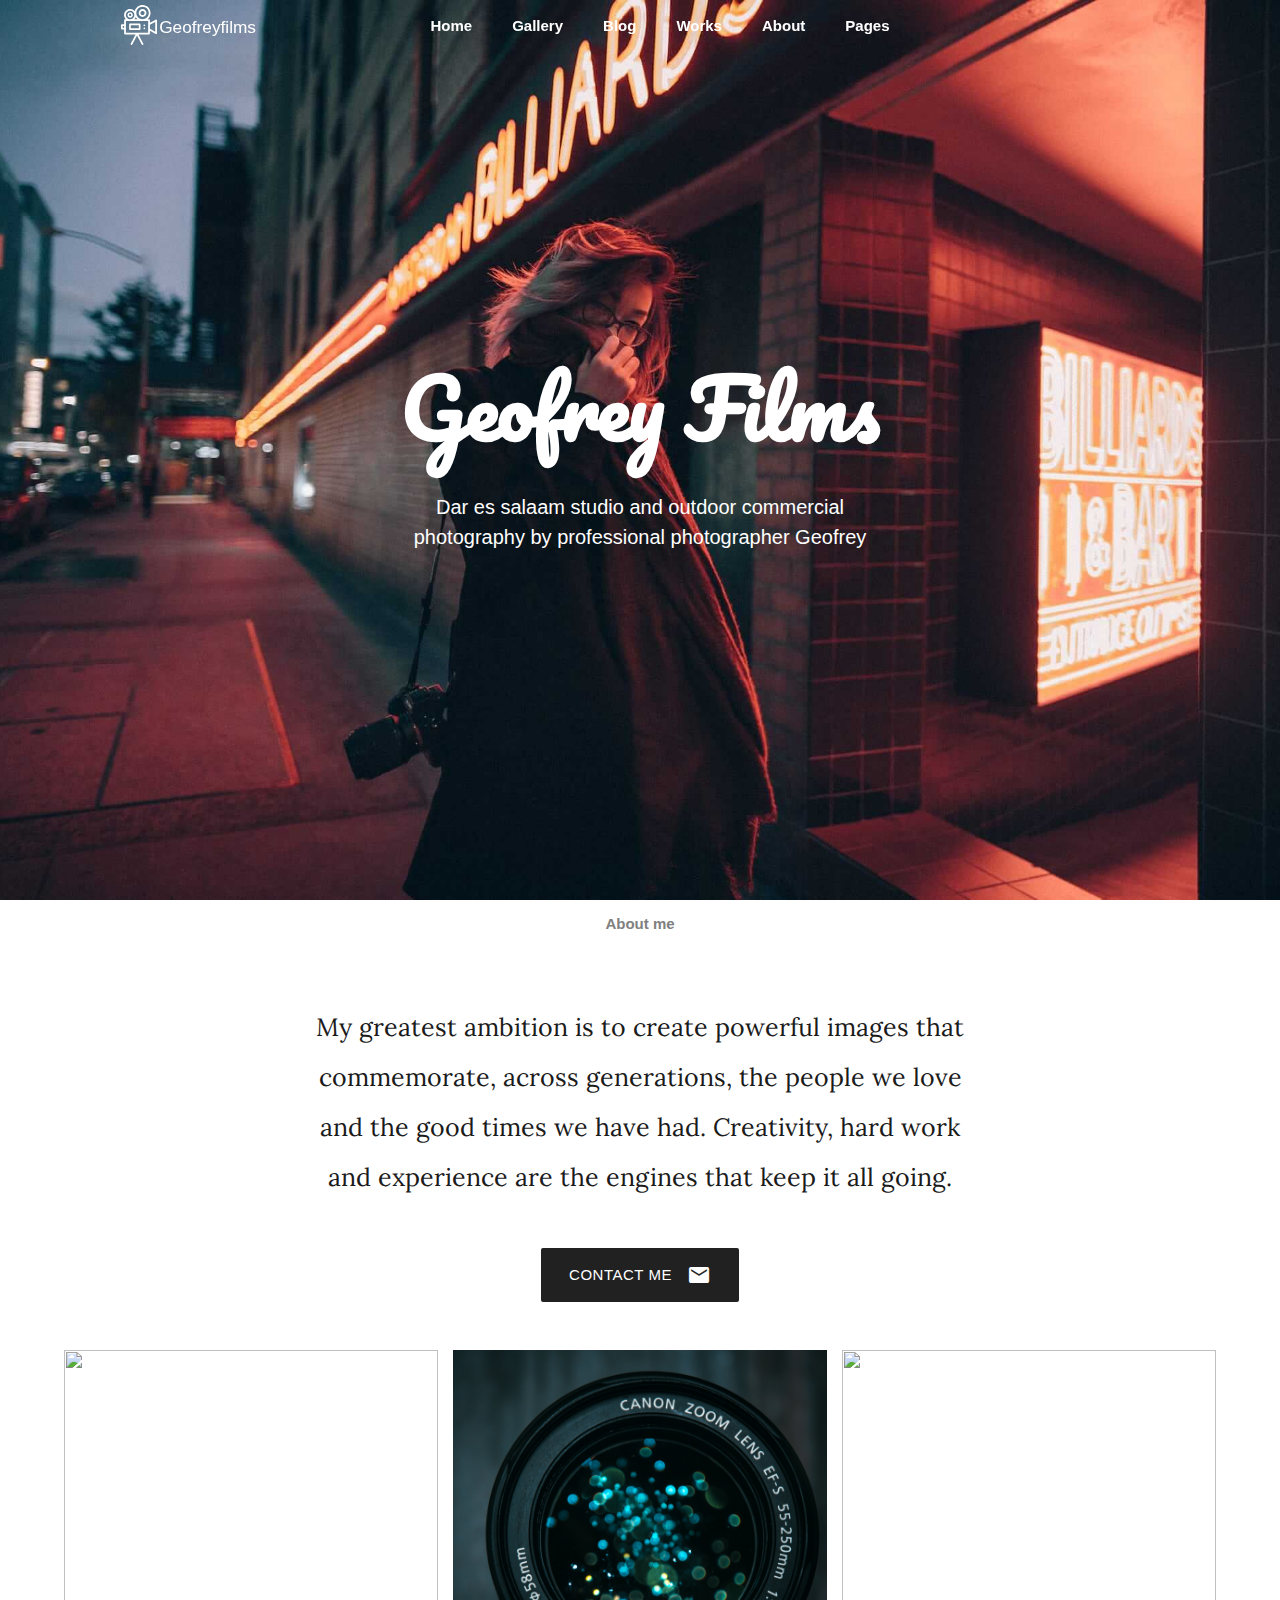
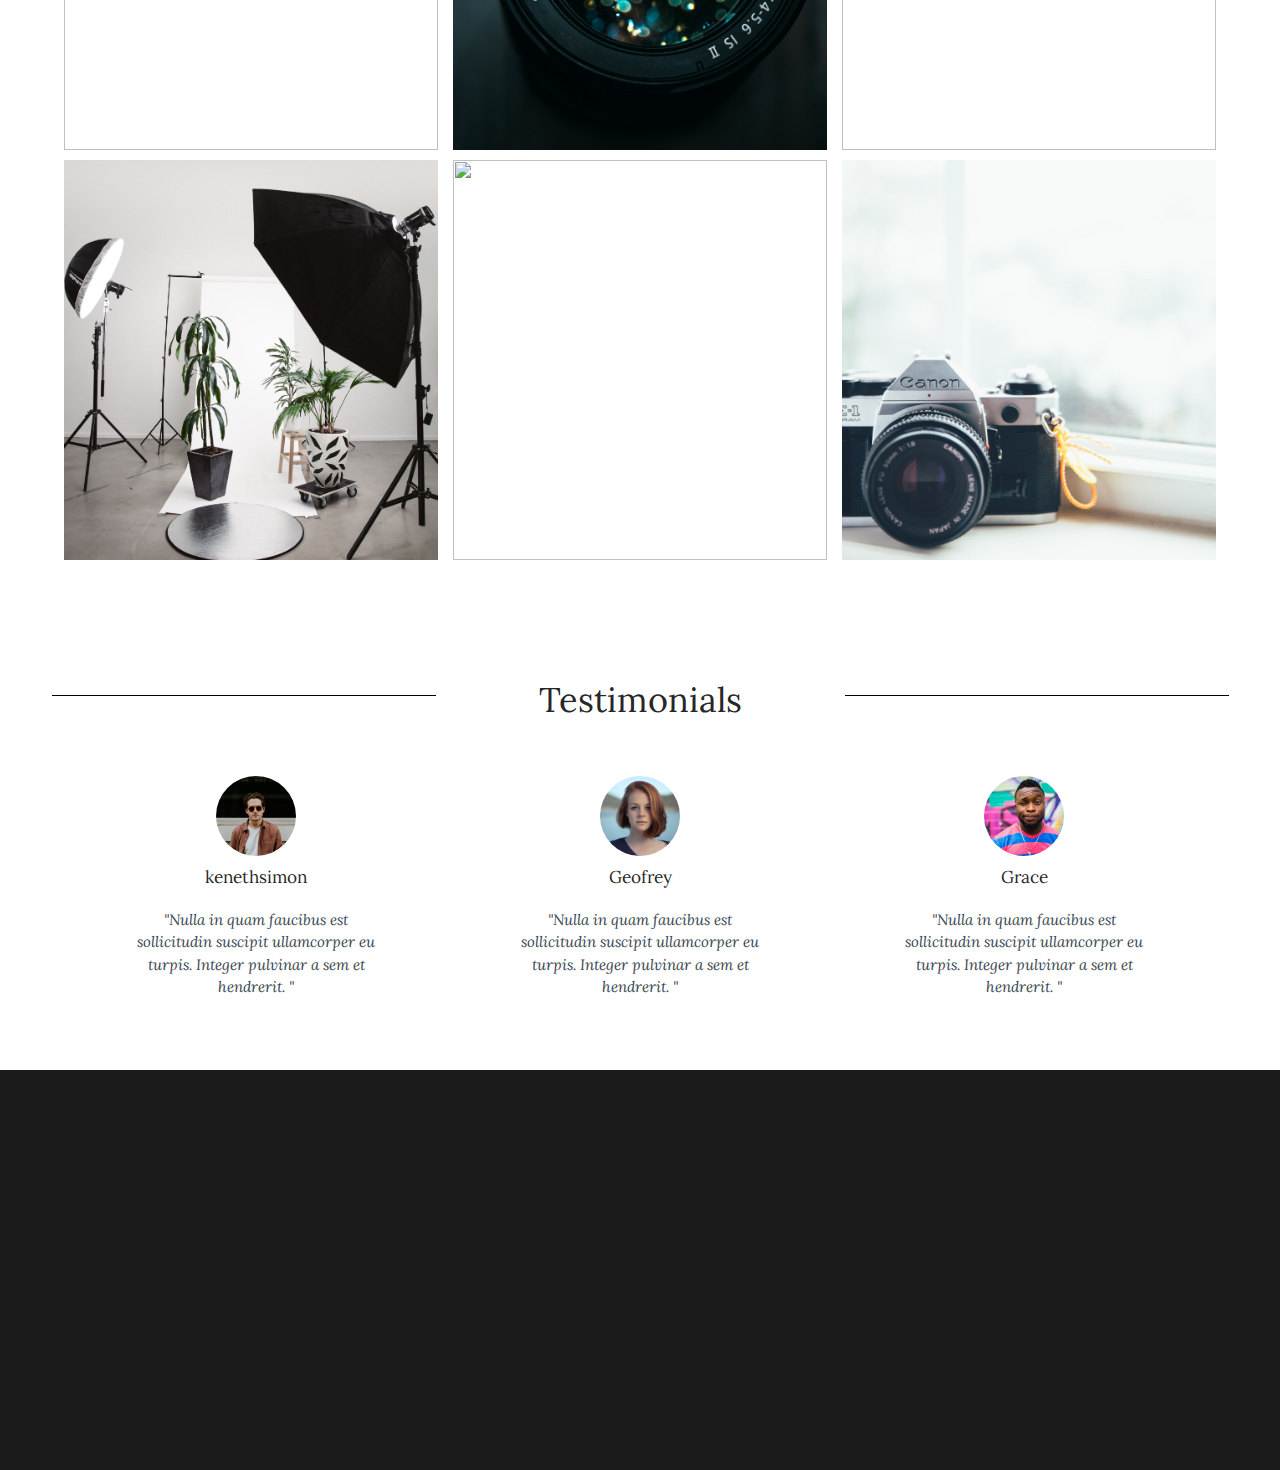
==== index.html @ bb73102c "structuring the project" ====
<html lang="en" class='animated fadeIn delay-1s'>
<head>
    <meta charset="UTF-8">
    <meta name="viewport" content="width=device-width, initial-scale=1.0">
    <meta http-equiv="X-UA-Compatible" content="ie=edge">
    <link rel="icon" href="assets/video-camera.svg">
    <link href="https://fonts.googleapis.com/icon?family=Material+Icons" rel="stylesheet">
    <link rel="stylesheet" href="materialize/css/materialize.css">
    <link rel="stylesheet" href="css/style.css">
    <link rel="stylesheet" href="css/animate.css">
    <link rel="stylesheet" href="https://use.fontawesome.com/releases/v5.6.0/css/all.css" integrity="sha384-aOkxzJ5uQz7WBObEZcHvV5JvRW3TUc2rNPA7pe3AwnsUohiw1Vj2Rgx2KSOkF5+h" crossorigin="anonymous">
    <title>Geofreyfilms</title>
</head>
<body>
<div class="header">   
    <div class="navigation">
      <div class="logo">
        <div class="sidebar-tab hide-on-med-and-up">
            <a class='link-button' ><i class="fas fa-bars header-icons"></i></a>
        </div>
        <div class="logo-img">
            <img src="assets/video-camera.svg" alt="">
            <h6 class='hide-on-small-only'>Geofreyfilms</h6>
        </div>
        <div class="social-area hide-on-med-and-up">
            <a href="http://www.facebook.com"><i class="fab fa-facebook-f header-icons"></i></a>
            <a href="http://www.twitter.com"><i class="fab fa-twitter header-icons"></i></a>
            <a href="http://www.pinterest.com"><i class="fab fa-pinterest header-icons"></i></a>
            <a href="http://www.instagram.com"><i class="fab fa-instagram header-icons"></i></a>
        </div>
      </div>
      <div class="ultags hide-on-small-only">
        <div class="navigation-tags">
                          <ul id="nav-mobile">
                              <li><a href="sass.html">Home</a></li>
                              <li><a href="badges.html">Gallery</a></li>
                              <li><a href="collapsible.html">Blog</a></li>
                              <li><a href="sass.html">Works</a></li>
                              <li><a href="aboutus.html">About</a></li>
                              <li><a href="collapsible.html">Pages</a></li>
                          </ul>
        </div>
      </div>
      <div class="icons  hide-on-med-and-down">
        <div class="icon-area">
            <a href="http://www.facebook.com"><i class="fab fa-facebook-f header-icons"></i></a>
            <a href="http://www.twitter.com"><i class="fab fa-twitter header-icons"></i></a>
            <a href="http://www.pinterest.com"><i class="fab fa-pinterest header-icons"></i></a>
            <a href="http://www.instagram.com"><i class="fab fa-instagram header-icons"></i></a>
        </div>
      </div>
    </div>
    <div class="photo-area">
      <img src="assets/header.jpg" alt="">
      <div class="header-words">
        <h2>Geofrey Films</h2>
        <p>Dar es salaam studio and outdoor commercial photography by professional photographer Geofrey</p>
      </div>
    </div>
    <div class="link-area-header hide-on-med-and-up animated slideInLeft">
        <a href="#">Home</a>
        <a href="aboutus.html">About</a>
        <a href="#">Gallery</a>
        <a href="#">Pages</a>
        <a href="#">Pages</a>
        <a href="#">Pages</a>
        <a class="btn-large z-depth-0 transparent link-close"><i class="material-icons">close</i></a>

    </div>
</div>
<div class="about-me-area">
  <div class="about-word-area">
    <p>About me</p>
    <h6>My greatest ambition is to create powerful images that commemorate, across generations, the people we love and the good times we have had. Creativity, hard work and experience are the engines that keep it all going.</h6>
    <a class="btn-large z-depth-0 grey darken-4"><i class="material-icons right">email</i>contact me</a>
  </div>
</div>
<div class="container gallery-photo-area">
<img class='materialboxed' src="assets/camera1.jpg" alt="">
<img class='materialboxed' src="assets/camera2.jpg" alt="">
<img class='materialboxed' src="assets/camera3.jpg" alt="">
<img class='materialboxed' src="assets/camera4.jpg" alt="">
<img class='materialboxed' src="assets/camera5.jpg" alt="">
<img class='materialboxed' src="assets/camera6.jpg" alt="">
</div>
<div class="testimonial-area">
  <div class="testimonial-header container">
    <div class="testimonial-line"></div>
    <h4>Testimonials</h4>
    <div class="testimonial-line"></div>
  </div>
    <div class="testimonials container">
        <div class="testimonial-card">
          <div class="circle-photo">
            <img src="assets/person3.jpg" alt="">
          </div>
          <h6>kenethsimon</h6>
          <p>"Nulla in quam faucibus est sollicitudin suscipit ullamcorper eu turpis. Integer pulvinar a sem et hendrerit. "</p>
        </div>
        <div class="testimonial-card ">
            <div class="circle-photo">
              <img src="assets/person1.jpg" alt="">
            </div>
           <h6>Geofrey</h6>
            <p>"Nulla in quam faucibus est sollicitudin suscipit ullamcorper eu turpis. Integer pulvinar a sem et hendrerit. "</p>
          </div>
          <div class="testimonial-card ">
              <div class="circle-photo">
                <img src="assets/person2.jpg" alt="">
              </div>
              <h6>Grace</h6>
              <p>"Nulla in quam faucibus est sollicitudin suscipit ullamcorper eu turpis. Integer pulvinar a sem et hendrerit. "</p>
            </div>
    </div>
</div>
<div class="foot-area">

</div>
<script src="js/jquery.js"></script>
   <script src="materialize/js/materialize.js"></script> 
   <script src="js/script.js"></script>
</body>
</html>
---- css/style.css ----
@import url('https://fonts.googleapis.com/css?family=Pacifico');
@import url('https://fonts.googleapis.com/css?family=Lora');
.header{
    width: 100%;
    height: 100vh;
    position: relative;
}
.navigation{
    width: 100%;
    height: 50px;
    display: flex;
    flex-direction: row;
    position: fixed;
    top: 0;
    left: 0;
    z-index: 99;
    background-color: transparent;
}
.logo{
    flex: 1;
    height: inherit;
    display: flex;
    align-items: center;
    justify-content: flex-end;
}
.logo-img{
    display: flex;
    align-items: center;
    justify-content: flex-end;
    cursor: pointer;
}
.sidebar-tab a{
    cursor: pointer;
}
.logo-img img{
    width: 40px;
    height: 40px;
}
.logo h6{
color: white;

}
.ultags{
    flex: 3;
    height: inherit;
    display: flex;
    justify-content: center;
    align-items: center;
}
.icons{
    flex: 1;
    height: inherit;
}
.navigation-tags{
    height: inherit;
}
.navigation-tags ul{
 list-style-type: none;
}
.navigation-tags ul li{
    float: left;
}
.navigation-tags ul li a {
    
    text-align: center;
    color: white;
    font-weight: 700;
    text-decoration: none;
    margin-left: 40px;
  }
  .icon-area{
      width: 50%;
      height: inherit;
      display: flex;
      align-items: center;
      justify-content: space-evenly;
  }
  .header-icons{
      color: white;
  }
  .photo-area{
      position: absolute;
      top: 0;
      left: 0;
      width: 100%;
      height: 100vh;
      z-index: 9;
  }
  .photo-area img{
   width: 100%;
   height: 100%;
   display: block;
   object-fit: cover; 
   position: absolute;
   z-index: 10;  
  }
  .photo-area .header-words{
    position: absolute;
    top: 0;
    left: 0;
    width: 100%;
    height: 100vh;
    z-index: 11;
    display: flex;
    justify-content: center;
    align-items: center;
    flex-direction: column;
  }
  .header-words h2{
      color: white;
      font-size: 80px;
      font-weight: 700;
      font-family: 'Pacifico', cursive;
  }
  .header-words p{
    color: white;
    font-size: 20px;
    font-weight: 400;
    width: 40%;
    text-align: center;
}
.link-area-header{
    position: absolute;
    top: 0;
    left: 0;
    width: 100%;
    height: 100vh;
    z-index: 9999;
    background-color: black;
    display: flex;
    flex-direction: column;
    align-items: center;
    justify-content: center;
}
.link-area-header a{
    font-size: 40px;
    font-weight: 700;
    text-decoration: none;
    color: aliceblue;
}

  @media(max-width: 968px){
      .logo{
         flex-direction: row;
         justify-content: space-evenly;
      }
      .sidebar-tab, .logo-img, .social-area{
          display: flex;
          height: inherit;
          justify-content: center;
          align-items: center;
      } 
      .social-area a{
          margin-left: 5px;
      }
      .header-words h2{
        font-size: 40px;
        font-weight: 700;
        font-family: 'Pacifico', cursive;
    }
    .header-words p{
      color: white;
      font-size: 20px;
      font-weight: 400;
      width: 80%;
      
  }
  }

  .about-me-area{
      width: 100%;
      height: 400px;
      display: flex;
      justify-content: center;
      align-items: center;
  }
  .about-word-area{
      width: 60%;
      height: 80%;
      display: flex;
      align-items: center;
      justify-content: center;
    flex-direction: column;
  }
  .about-word-area p{
      color: gray;
      font-weight: bold;
  }
  .about-word-area h6{
      text-align: center;
      line-height: 50px;
      font-size: 25px;
      font-family: 'Lora', serif;
      font-weight: 400;
      padding: 40px;
      color: rgb(27, 27, 27);;
  }
  @media(max-width: 968px){
    .about-word-area{
        width: 100%;
        height: 40%;
        display: flex;
        align-items: center;
        justify-content: center;
      flex-direction: column;
    }
    .about-word-area h6{
        text-align: center;
        font-size: 15px;
        font-family: 'Lora', serif;
        font-weight: 600;
        padding: 40px;
    }
  }
  .gallery-photo-area{
    column-count: 3;
    -webkit-column-count: 3; /* Chrome, Safari, Opera */
    -moz-column-count: 3; /* Firefox */
    position: relative;
    margin-top: 50px;
    width: 90%;
    margin-left: 5%;
  }
  .gallery-photo-area img{
      width: 100%;
      height: 400px;
      display: block;
      object-fit: cover;
      margin-bottom: 10px;
  }
  @media(max-width: 968px){
    .gallery-photo-area{
        column-count: 2;
        -webkit-column-count: 2; /* Chrome, Safari, Opera */
        -moz-column-count: 2; /* Firefox */
      }
  }
  @media(max-width: 576px){
    .gallery-photo-area{
        column-count: 1;
        -webkit-column-count: 1; /* Chrome, Safari, Opera */
        -moz-column-count: 1; /* Firefox */
      }
      
  }

  .testimonials{
      width: 100%;
      position: relative;
      display: flex;
      flex-direction: row;
      justify-content: space-evenly;
  }
  .testimonial-card{
      height: 350px;
      width: 20%;
      display: flex;
      flex-direction: column;
      align-items: center;
      justify-content: center;
      position: relative;
  }
  .testimonial-card p{
      text-align: center;
      font-style: italic;
      font-family: 'Lora', serif;
      color: #37474f;
  }
  .testimonial-card h6{
    text-align: center;
    font-weight: 400;
    font-family: 'Lora', serif;
}
  .circle-photo{
      width: 80px;
      height: 80px;
      border-radius: 40px;
      overflow: hidden;
  }
  .circle-photo img{
      width: 100%;
      height: 100%;
      display: block;
      object-fit: cover;
  }
  .foot-area{
      position: relative;
      width: 100%;
      height: 400px;
      background-color: rgb(27, 27, 27);
  }
  .testimonial-header{
      width: 100%;
      height: 50px;
      position: relative;
      display: flex;
      flex-direction: row;
      align-items: center;
      justify-content: space-around;
      margin-top: 100px;
  }
  .testimonial-header h4{
    text-align: center;
    font-weight: 400;
    font-family: 'Lora', serif;
}
  .testimonial-line{
      width: 30%;
      height: 1px;
      background-color: black;
  }
  @media(max-width:968px){
      .testimonials{
          flex-direction: column;
      }
      .testimonial-card{
        height: 350px;
        width: 80%;
        left: 10%;
        display: flex;
        flex-direction: column;
        align-items: center;
        justify-content: center;
        position: relative;
    }
  }
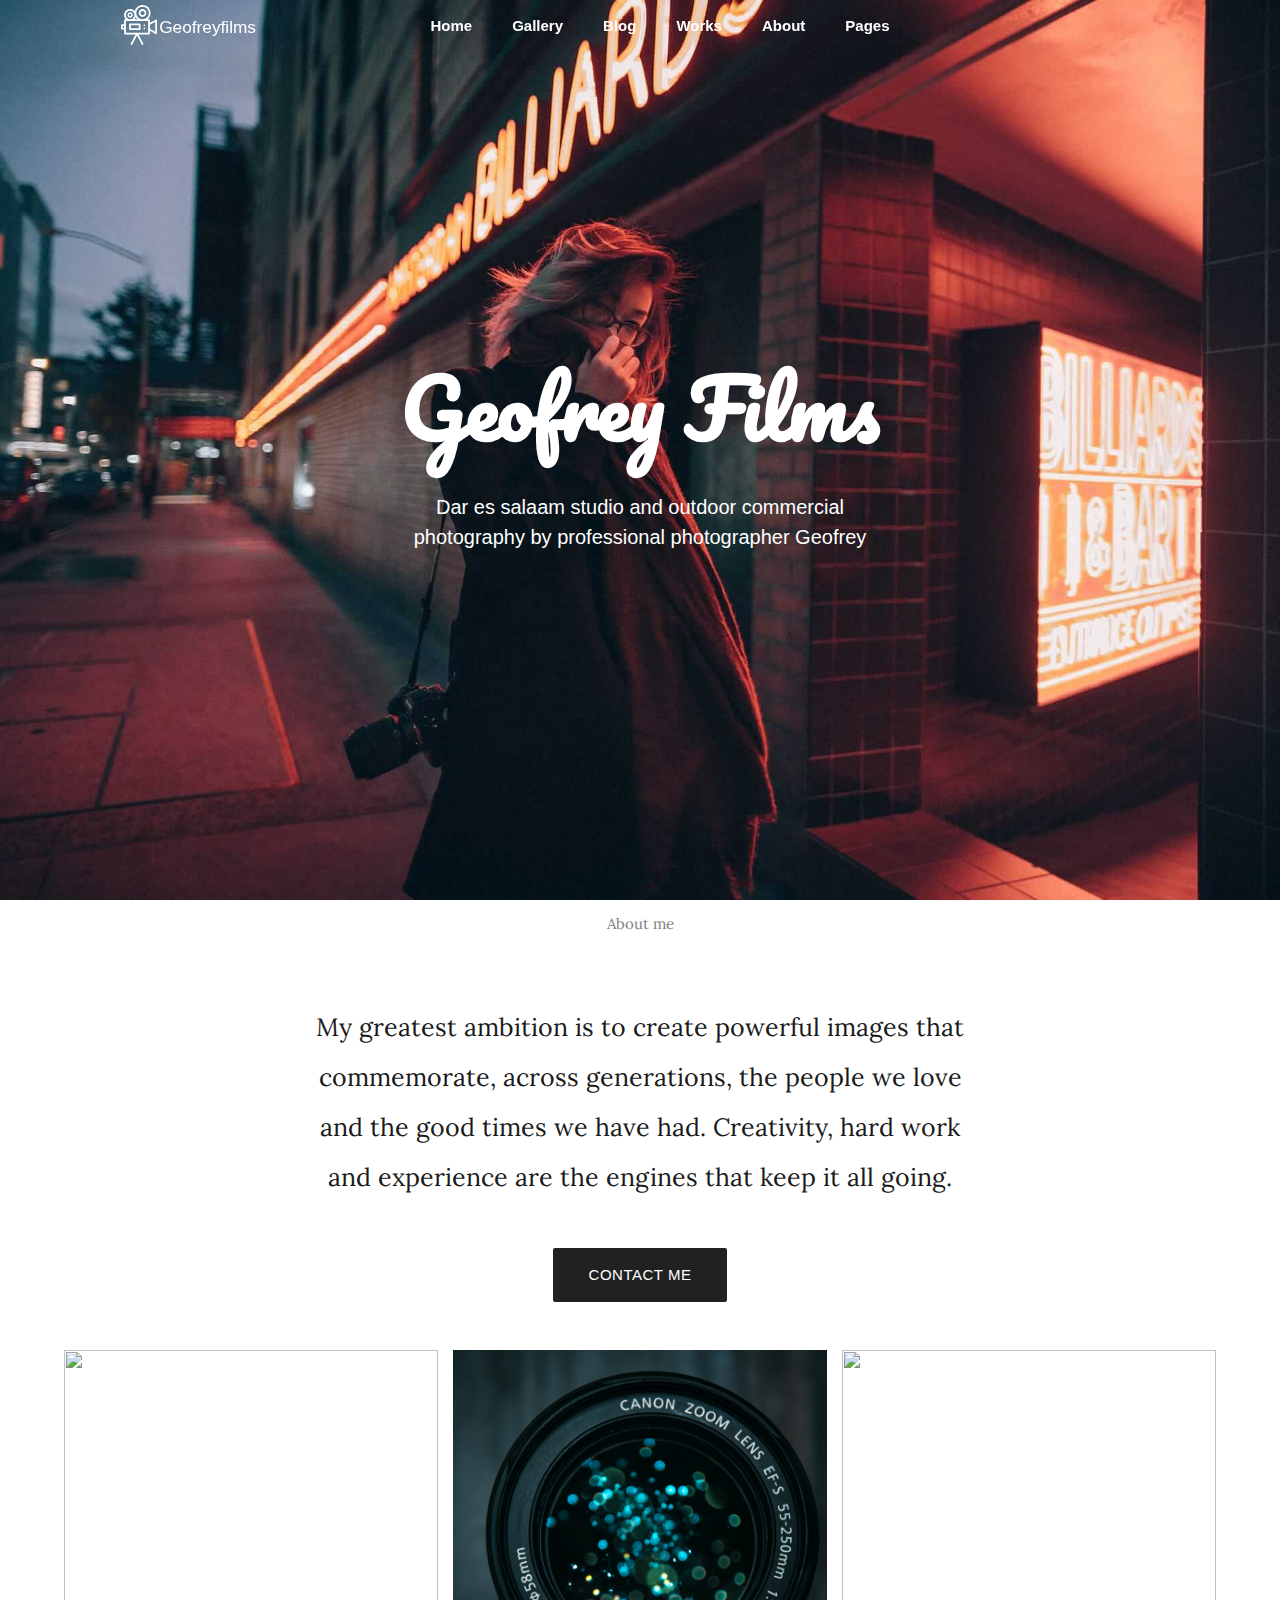
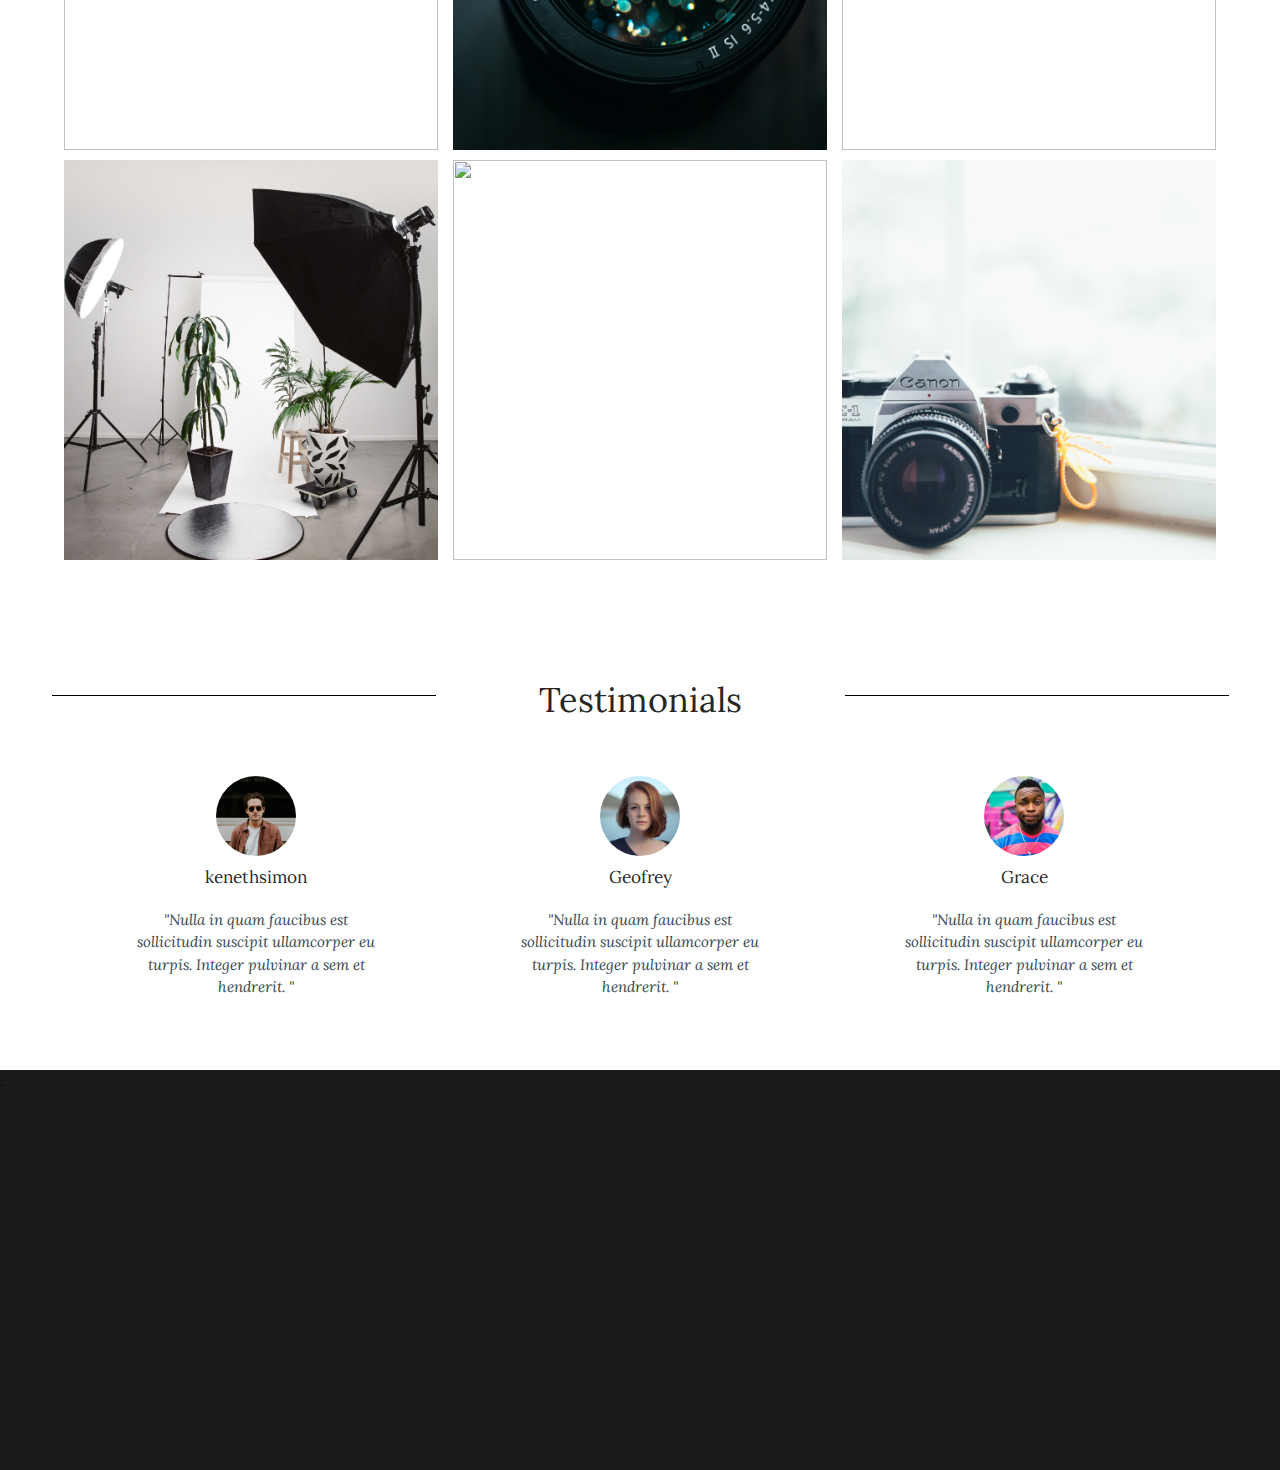
==== commit 8deb8c36: "finishing the about page" ====
--- a/index.html
+++ b/index.html
@@ -19,7 +19,7 @@
             <a class='link-button' ><i class="fas fa-bars header-icons"></i></a>
         </div>
         <div class="logo-img">
-            <img src="assets/video-camera.svg" alt="">
+           <a href="index.html"><img src="assets/video-camera.svg" alt=""></a>
             <h6 class='hide-on-small-only'>Geofreyfilms</h6>
         </div>
         <div class="social-area hide-on-med-and-up">
@@ -36,7 +36,7 @@
                               <li><a href="badges.html">Gallery</a></li>
                               <li><a href="collapsible.html">Blog</a></li>
                               <li><a href="sass.html">Works</a></li>
-                              <li><a href="aboutus.html">About</a></li>
+                              <li><a href="pages/aboutus.html">About</a></li>
                               <li><a href="collapsible.html">Pages</a></li>
                           </ul>
         </div>
@@ -59,7 +59,7 @@
     </div>
     <div class="link-area-header hide-on-med-and-up animated slideInLeft">
         <a href="#">Home</a>
-        <a href="aboutus.html">About</a>
+        <a href="pages/aboutus.html">About</a>
         <a href="#">Gallery</a>
         <a href="#">Pages</a>
         <a href="#">Pages</a>
@@ -72,7 +72,7 @@
   <div class="about-word-area">
     <p>About me</p>
     <h6>My greatest ambition is to create powerful images that commemorate, across generations, the people we love and the good times we have had. Creativity, hard work and experience are the engines that keep it all going.</h6>
-    <a class="btn-large z-depth-0 grey darken-4"><i class="material-icons right">email</i>contact me</a>
+    <a class="btn-large z-depth-0 grey darken-4"><i class="fas fa-caret-right right"></i>CONTACT ME</a>
   </div>
 </div>
 <div class="container gallery-photo-area">
@@ -114,7 +114,7 @@
     </div>
 </div>
 <div class="foot-area">
-
+.
 </div>
 <script src="js/jquery.js"></script>
    <script src="materialize/js/materialize.js"></script> 
--- a/css/style.css
+++ b/css/style.css
@@ -184,7 +184,7 @@
   }
   .about-word-area p{
       color: gray;
-      font-weight: bold;
+      font-family: 'Lora', serif;
   }
   .about-word-area h6{
       text-align: center;
@@ -193,7 +193,7 @@
       font-family: 'Lora', serif;
       font-weight: 400;
       padding: 40px;
-      color: rgb(27, 27, 27);;
+      color: rgb(27, 27, 27);
   }
   @media(max-width: 968px){
     .about-word-area{
@@ -323,4 +323,23 @@
         justify-content: center;
         position: relative;
     }
-  }+  }
+
+.about-area{
+    position: relative;
+    display: flex;
+    flex-direction: row;
+}  
+.about-photo{
+    flex: 1;
+    height: 400px;
+}
+.about-photo img{
+    width: 100%;
+    height: 100%;
+    display: block;
+    object-fit: cover;
+}
+.about-details{
+    flex: 1;
+}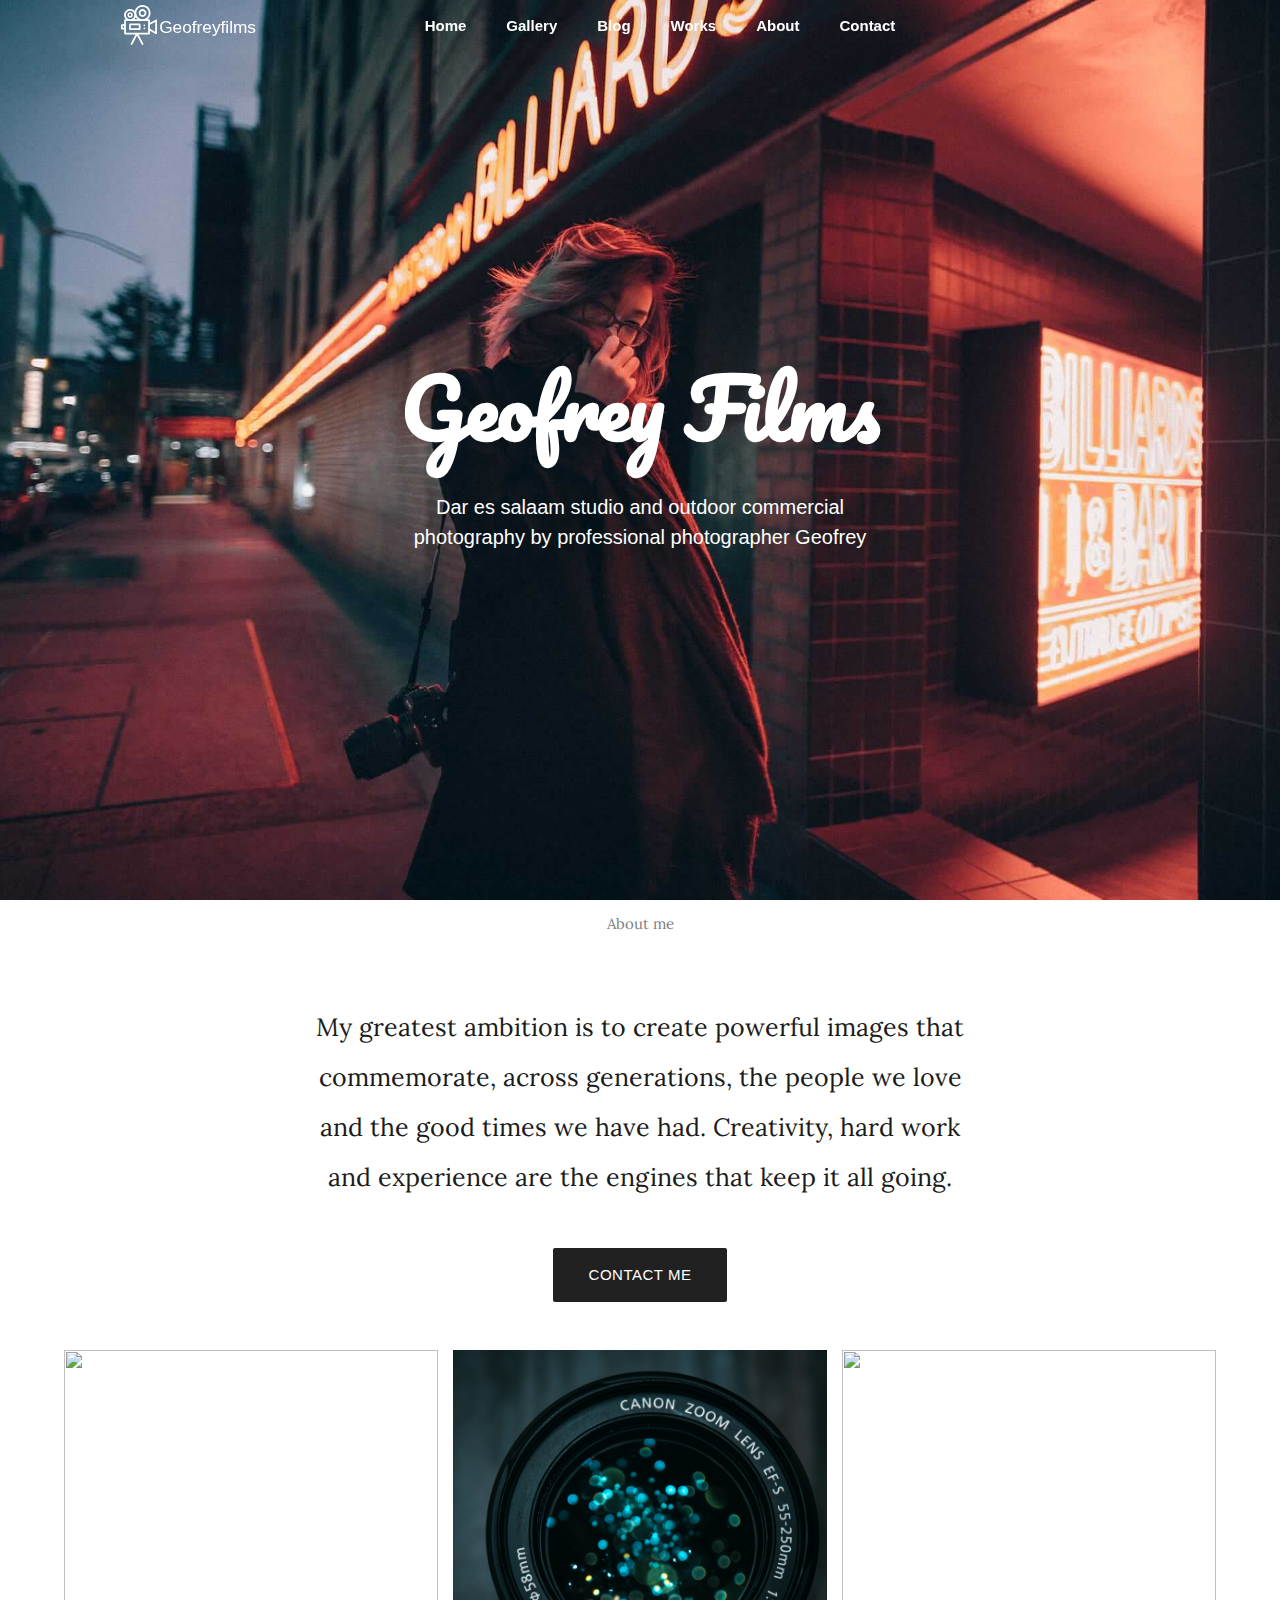
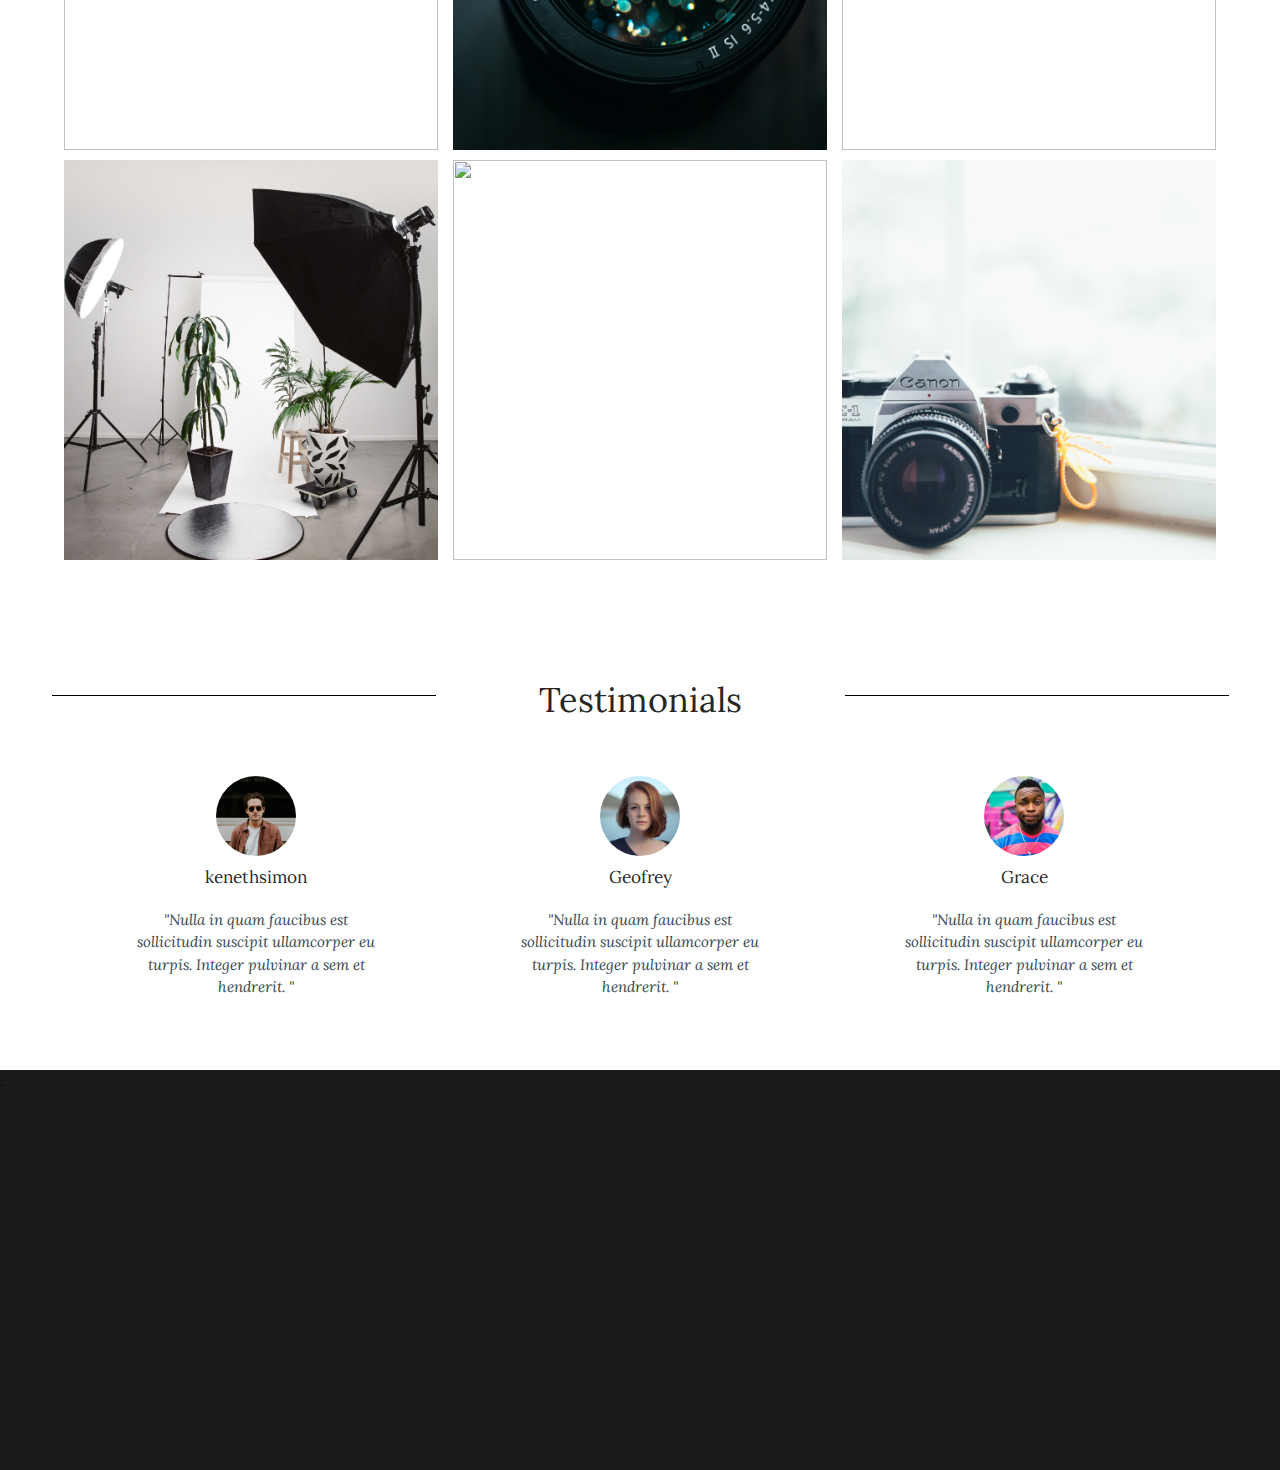
==== commit 941c183f: "fixing css tweaks" ====
--- a/index.html
+++ b/index.html
@@ -37,7 +37,7 @@
                               <li><a href="collapsible.html">Blog</a></li>
                               <li><a href="sass.html">Works</a></li>
                               <li><a href="pages/aboutus.html">About</a></li>
-                              <li><a href="collapsible.html">Pages</a></li>
+                              <li><a href="pages/contact.html">Contact</a></li>
                           </ul>
         </div>
       </div>
@@ -61,7 +61,7 @@
         <a href="#">Home</a>
         <a href="pages/aboutus.html">About</a>
         <a href="#">Gallery</a>
-        <a href="#">Pages</a>
+        <a href="pages/contact.html">Contact</a>
         <a href="#">Pages</a>
         <a href="#">Pages</a>
         <a class="btn-large z-depth-0 transparent link-close"><i class="material-icons">close</i></a>
--- a/css/style.css
+++ b/css/style.css
@@ -198,7 +198,7 @@
   @media(max-width: 968px){
     .about-word-area{
         width: 100%;
-        height: 40%;
+        height: 100%;
         display: flex;
         align-items: center;
         justify-content: center;
@@ -210,6 +210,7 @@
         font-family: 'Lora', serif;
         font-weight: 600;
         padding: 40px;
+        line-height: 30px;
     }
   }
   .gallery-photo-area{
@@ -325,21 +326,3 @@
     }
   }
 
-.about-area{
-    position: relative;
-    display: flex;
-    flex-direction: row;
-}  
-.about-photo{
-    flex: 1;
-    height: 400px;
-}
-.about-photo img{
-    width: 100%;
-    height: 100%;
-    display: block;
-    object-fit: cover;
-}
-.about-details{
-    flex: 1;
-}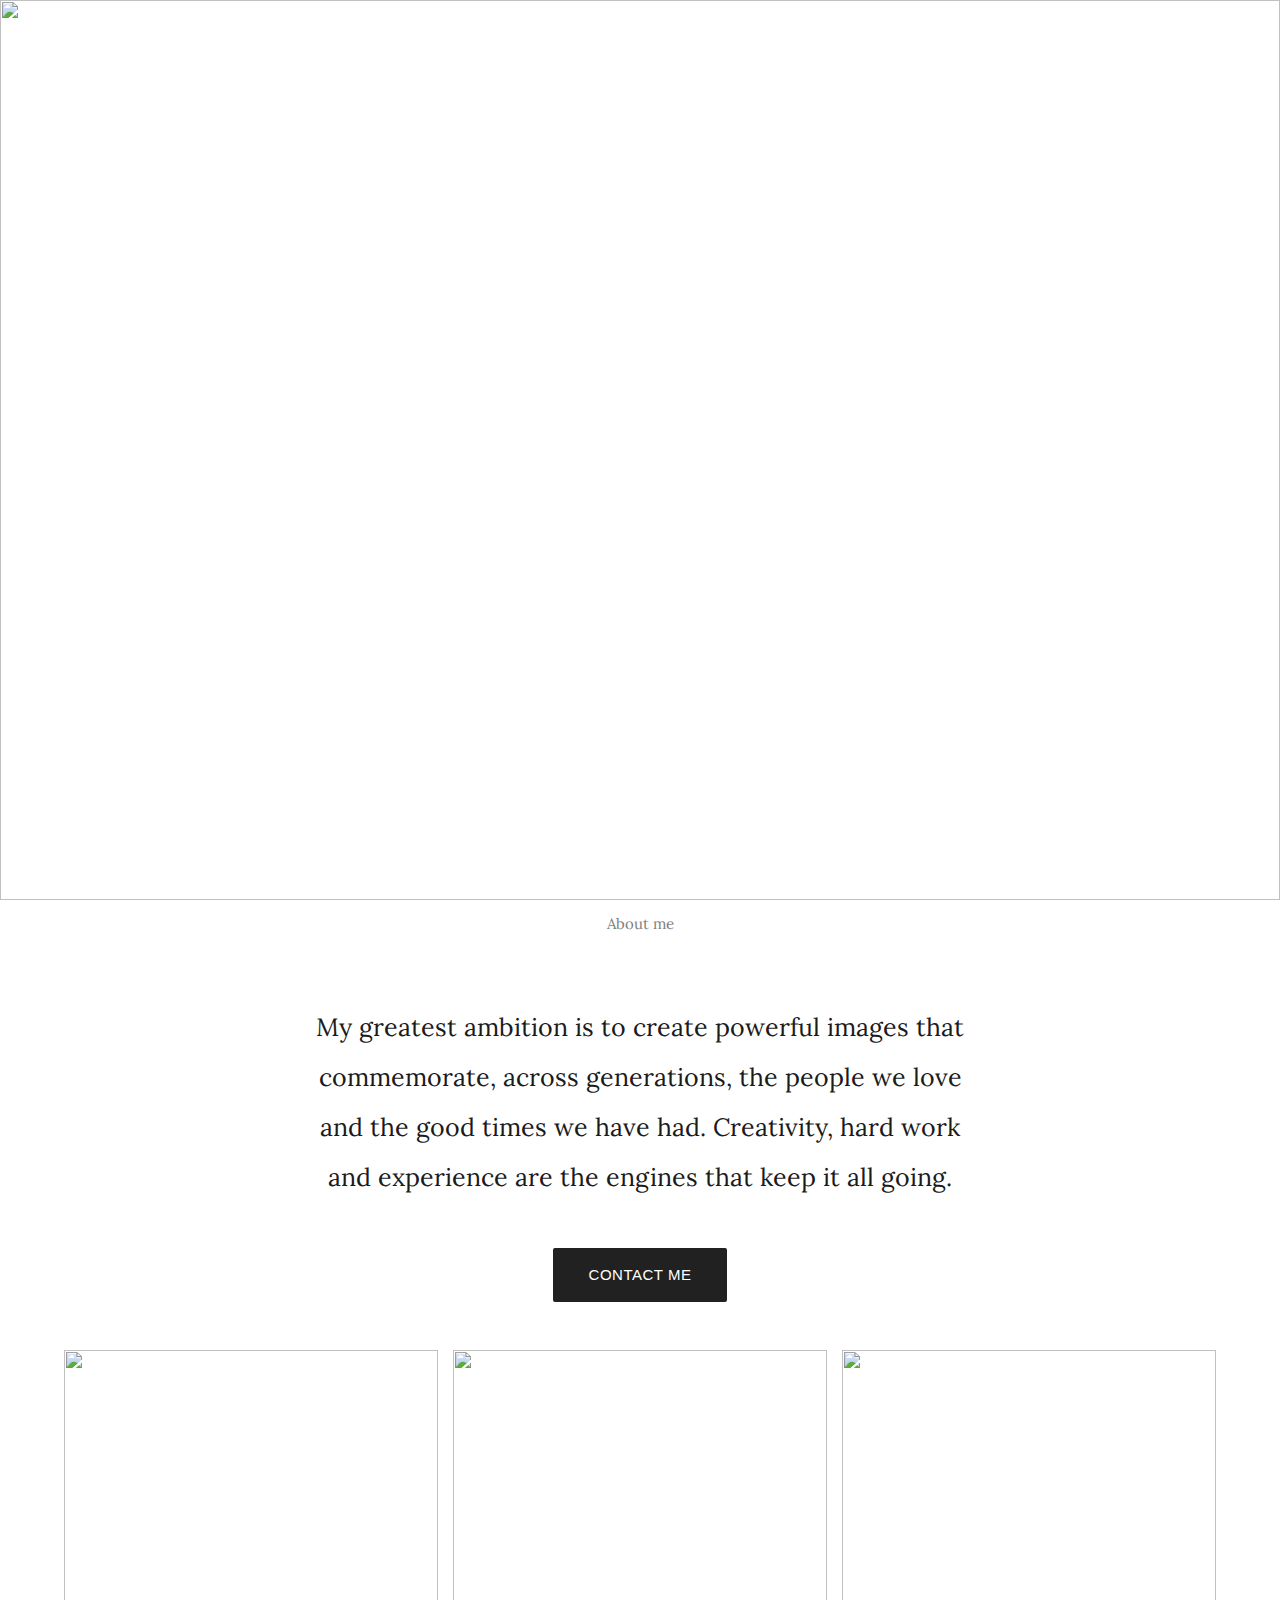
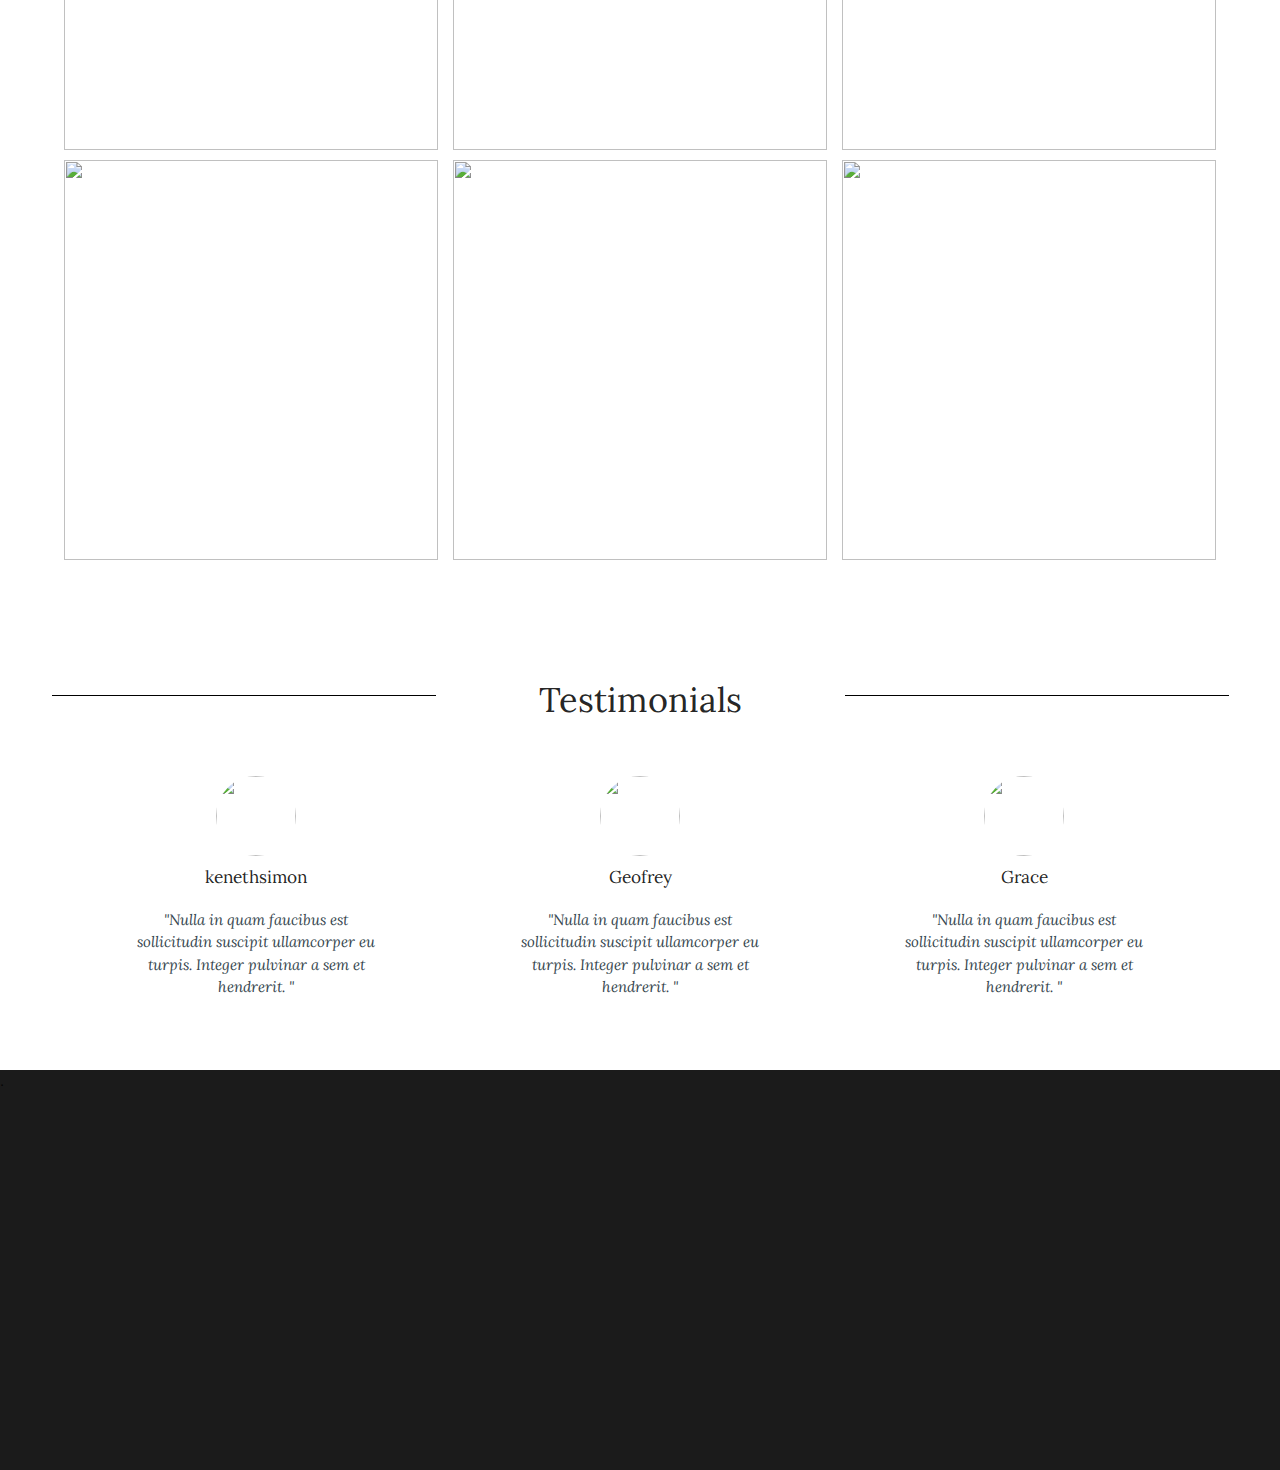
==== commit c28db2e8: "putting image links" ====
--- a/index.html
+++ b/index.html
@@ -51,7 +51,7 @@
       </div>
     </div>
     <div class="photo-area">
-      <img src="assets/header.jpg" alt="">
+      <img src="http://wp.themedemo.co/whizz-new/wp-content/uploads/2000/02/stock-photo-203371029.jpg" alt="">
       <div class="header-words">
         <h2>Geofrey Films</h2>
         <p>Dar es salaam studio and outdoor commercial photography by professional photographer Geofrey</p>
@@ -76,12 +76,12 @@
   </div>
 </div>
 <div class="container gallery-photo-area">
-<img class='materialboxed' src="assets/camera1.jpg" alt="">
-<img class='materialboxed' src="assets/camera2.jpg" alt="">
-<img class='materialboxed' src="assets/camera3.jpg" alt="">
-<img class='materialboxed' src="assets/camera4.jpg" alt="">
-<img class='materialboxed' src="assets/camera5.jpg" alt="">
-<img class='materialboxed' src="assets/camera6.jpg" alt="">
+<img class='materialboxed' src="https://icdn2.digitaltrends.com/image/hdr-photography-3-720x720.jpg?ver=1.jpg" alt="">
+<img class='materialboxed' src="https://shelbycountyartscouncil.com/wp-content/uploads/2017/09/pexels-photo-226243.jpeg" alt="">
+<img class='materialboxed' src="https://cdn.mos.cms.futurecdn.net/gvQ9NhQP8wbbM32jXy4V3j.jpg" alt="">
+<img class='materialboxed' src="https://static1.squarespace.com/static/5a3bb03b4c326d76de73ddaa/t/5afb100370a6ad7066dc6827/1526403189004/The+Common+Wanderer_-11.jpg" alt="">
+<img class='materialboxed' src="http://proppms.com/wp-content/uploads/2013/10/Prop-PMS-Photo.jpg" alt="">
+<img class='materialboxed' src="http://static.materialicious.com/images/stunning-urban-photography-by-ryan-millier-o.jpg" alt="">
 </div>
 <div class="testimonial-area">
   <div class="testimonial-header container">
@@ -92,21 +92,21 @@
     <div class="testimonials container">
         <div class="testimonial-card">
           <div class="circle-photo">
-            <img src="assets/person3.jpg" alt="">
+            <img src="https://media.fox5atlanta.com/media.fox5atlanta.com/photo/2015/08/17/Tom%20Haynes%20081715_1439838190331_110078_ver1.0.jpg" alt="">
           </div>
           <h6>kenethsimon</h6>
           <p>"Nulla in quam faucibus est sollicitudin suscipit ullamcorper eu turpis. Integer pulvinar a sem et hendrerit. "</p>
         </div>
         <div class="testimonial-card ">
             <div class="circle-photo">
-              <img src="assets/person1.jpg" alt="">
+              <img src="https://www.hindustantimes.com/rf/image_size_960x540/HT/p2/2018/11/06/Pictures/idris-elba_e9817d2e-e186-11e8-bdc4-2ad11fc65eb2.jpg" alt="">
             </div>
            <h6>Geofrey</h6>
             <p>"Nulla in quam faucibus est sollicitudin suscipit ullamcorper eu turpis. Integer pulvinar a sem et hendrerit. "</p>
           </div>
           <div class="testimonial-card ">
               <div class="circle-photo">
-                <img src="assets/person2.jpg" alt="">
+                <img src="https://pixel.nymag.com/imgs/fashion/daily/2018/08/17/magazine/tessa-thompson-1.w570.h712.jpg" alt="">
               </div>
               <h6>Grace</h6>
               <p>"Nulla in quam faucibus est sollicitudin suscipit ullamcorper eu turpis. Integer pulvinar a sem et hendrerit. "</p>
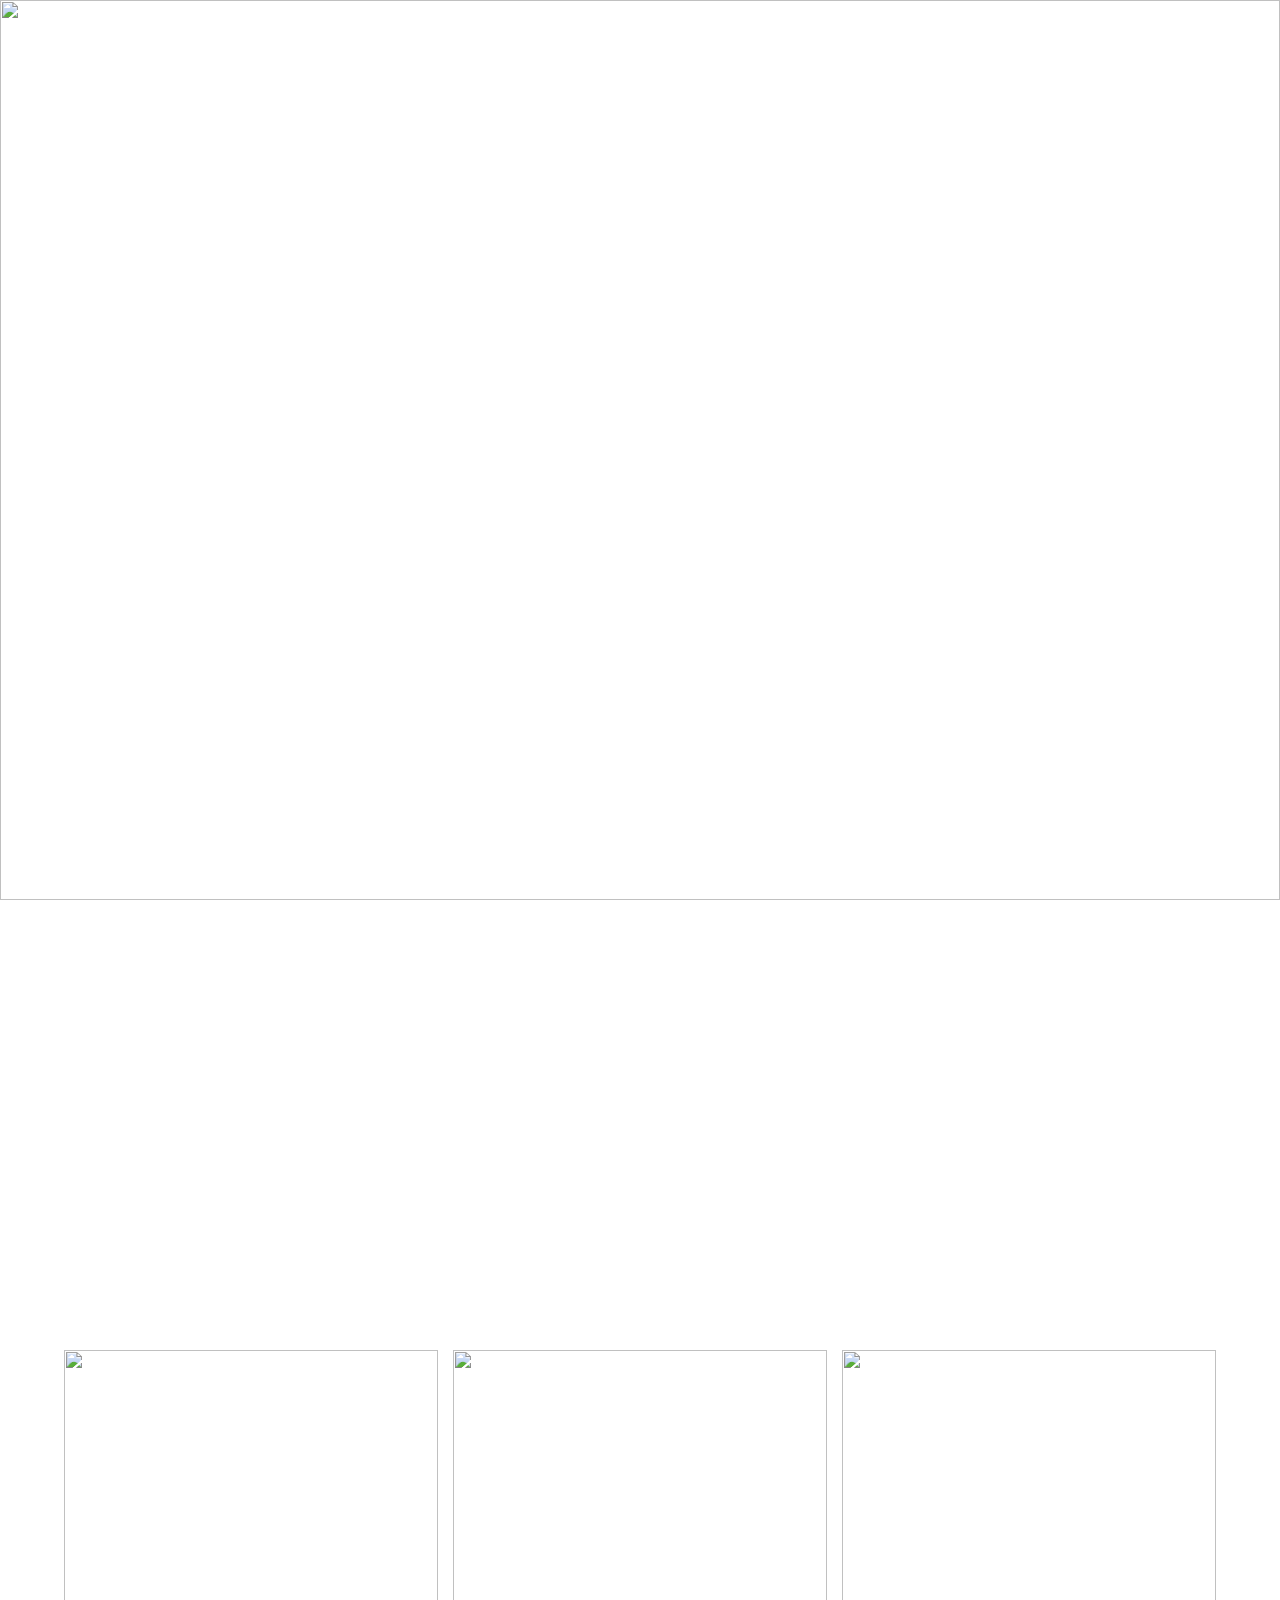
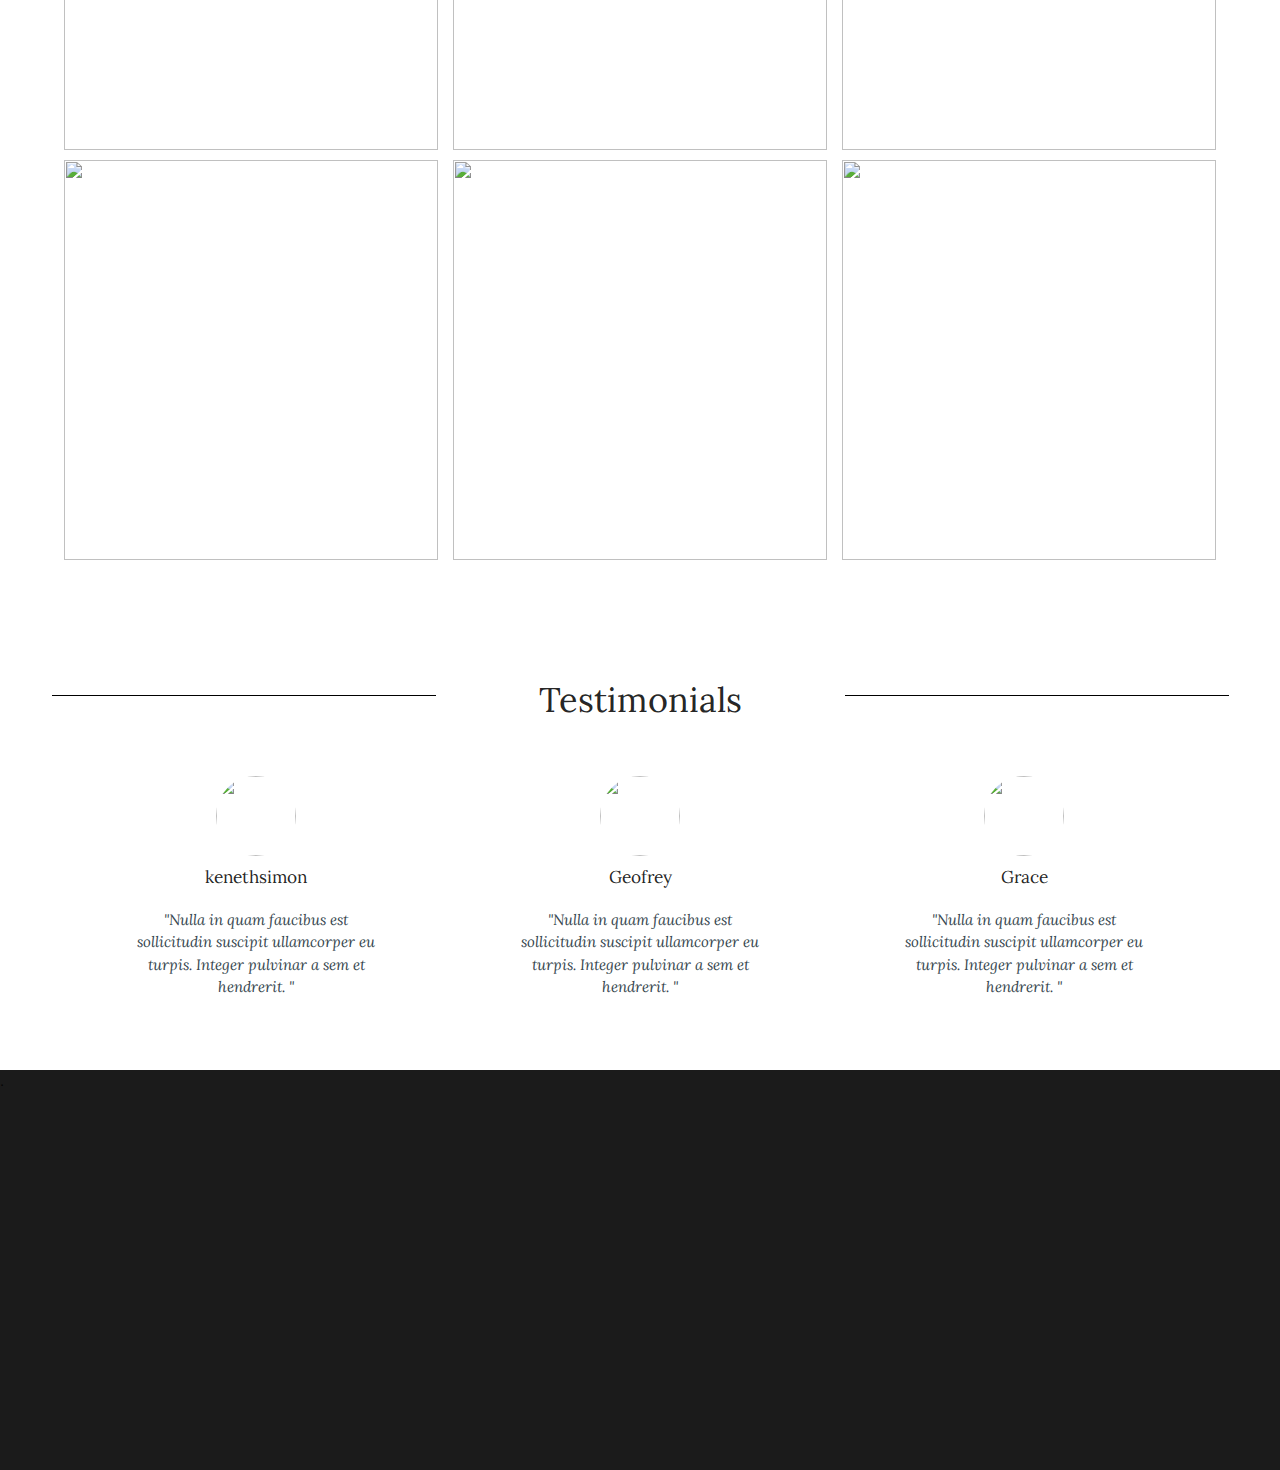
==== commit 0da06249: "added animation on the aboutwords area" ====
--- a/index.html
+++ b/index.html
@@ -32,10 +32,10 @@
       <div class="ultags hide-on-small-only">
         <div class="navigation-tags">
                           <ul id="nav-mobile">
-                              <li><a href="sass.html">Home</a></li>
-                              <li><a href="badges.html">Gallery</a></li>
-                              <li><a href="collapsible.html">Blog</a></li>
-                              <li><a href="sass.html">Works</a></li>
+                              <li><a href="index.html">Home</a></li>
+                              <li><a href="pages/gallery.html">Gallery</a></li>
+                              <li><a href="pages/blog.html">Blog</a></li>
+                              <li><a href="pages/works.html">Works</a></li>
                               <li><a href="pages/aboutus.html">About</a></li>
                               <li><a href="pages/contact.html">Contact</a></li>
                           </ul>
@@ -69,7 +69,7 @@
     </div>
 </div>
 <div class="about-me-area">
-  <div class="about-word-area">
+  <div class="about-word-area animated slideInLeft">
     <p>About me</p>
     <h6>My greatest ambition is to create powerful images that commemorate, across generations, the people we love and the good times we have had. Creativity, hard work and experience are the engines that keep it all going.</h6>
     <a class="btn-large z-depth-0 grey darken-4"><i class="fas fa-caret-right right"></i>CONTACT ME</a>
--- a/css/style.css
+++ b/css/style.css
@@ -20,6 +20,7 @@
     flex: 1;
     height: inherit;
     display: flex;
+    flex-direction: row;
     align-items: center;
     justify-content: flex-end;
 }
@@ -141,11 +142,11 @@
 
   @media(max-width: 968px){
       .logo{
-         flex-direction: row;
          justify-content: space-evenly;
       }
       .sidebar-tab, .logo-img, .social-area{
           display: flex;
+          flex: 1;
           height: inherit;
           justify-content: center;
           align-items: center;
@@ -173,6 +174,7 @@
       display: flex;
       justify-content: center;
       align-items: center;
+      
   }
   .about-word-area{
       width: 60%;
